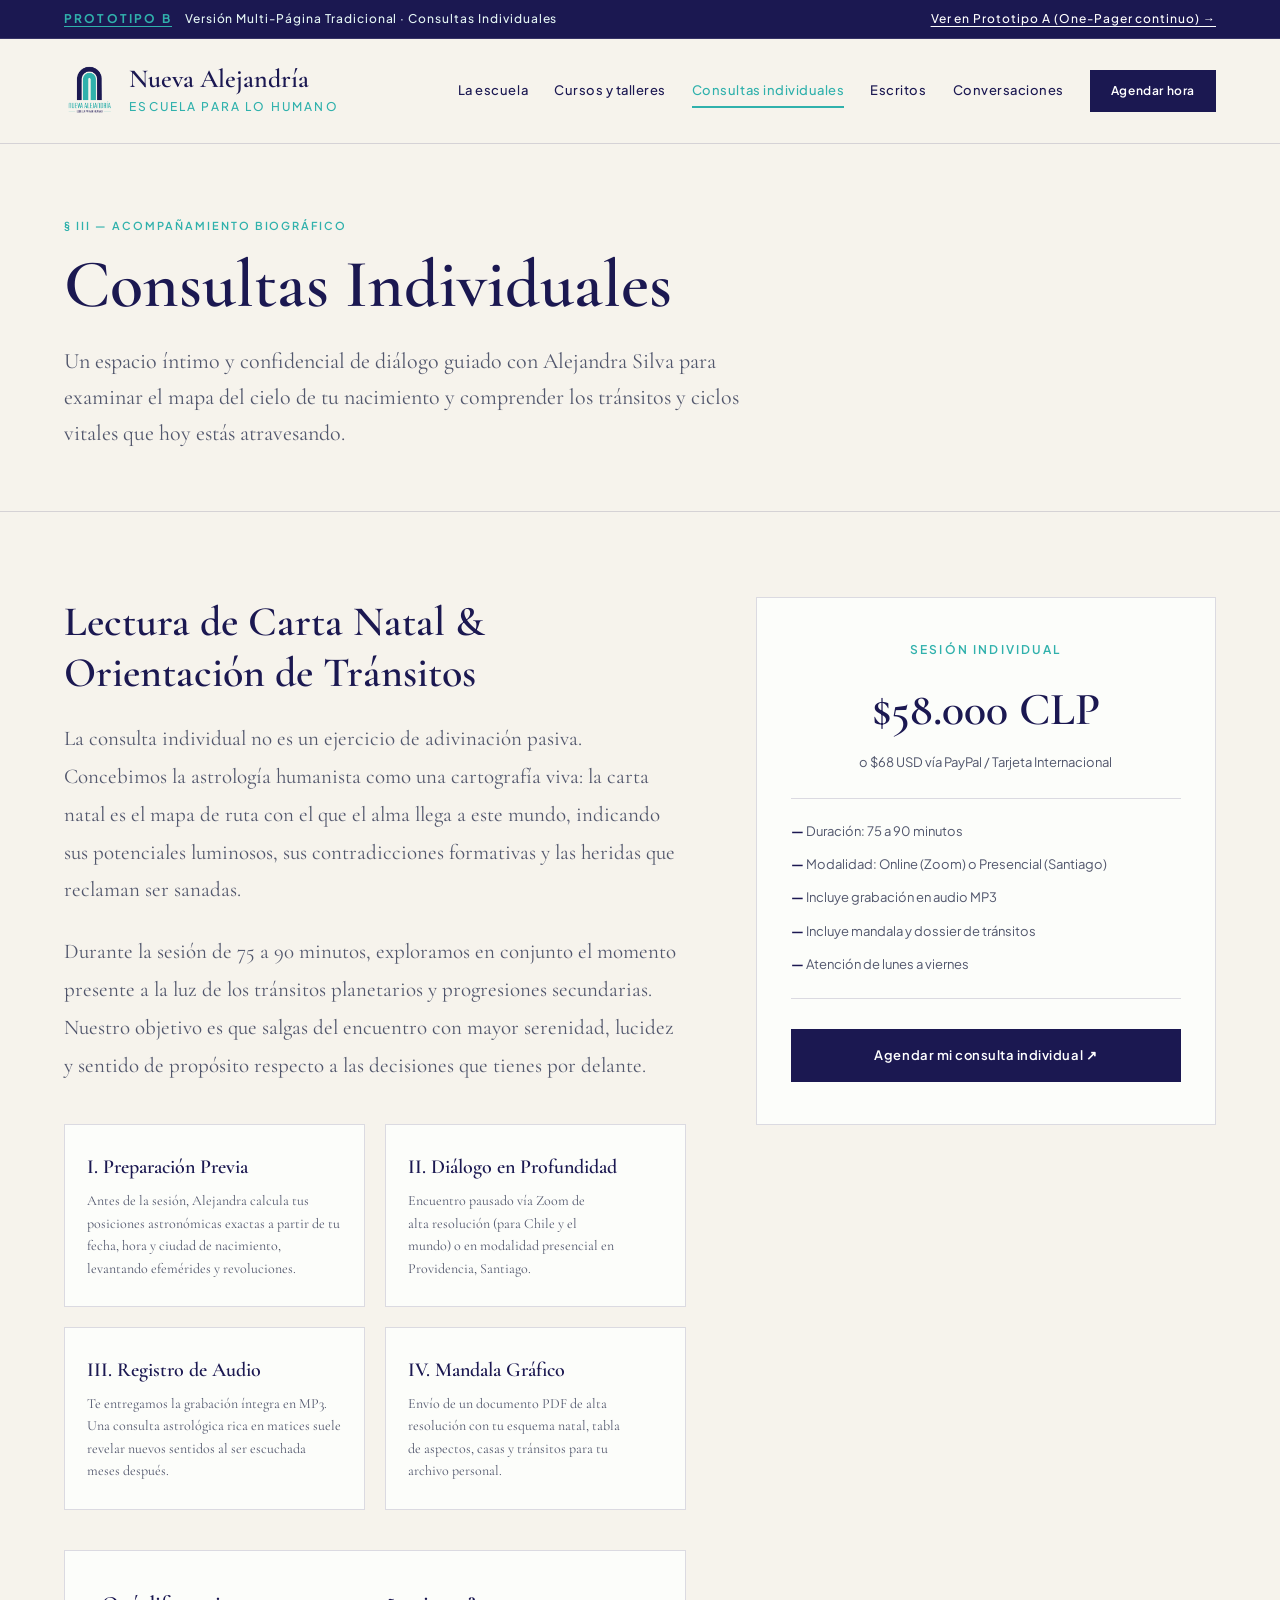
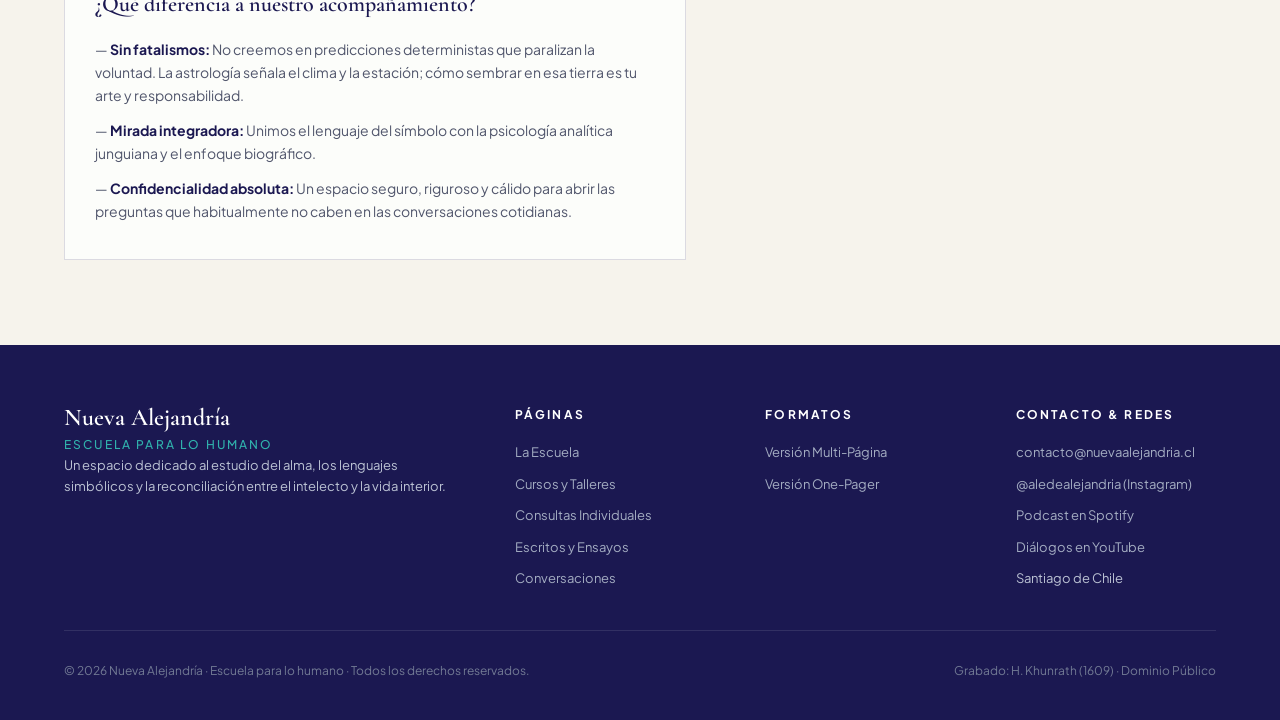
==== consultas.html @ 5a549491 "Nueva Alejandria: prototipos A y B con direccion de arte editorial" ====
<!doctype html>
<html lang="es">
<head>
  <meta charset="UTF-8">
  <meta name="viewport" content="width=device-width, initial-scale=1">
  <title>Consultas Individuales · Nueva Alejandría</title>
  <meta name="description" content="Acompañamiento biográfico y lectura de carta natal con Alejandra Silva. Sesiones presenciales y online.">
  
  <link rel="stylesheet" href="./assets/fonts.css">
  <link rel="preconnect" href="https://fonts.googleapis.com">
  <link rel="preconnect" href="https://fonts.gstatic.com" crossorigin>
  <link href="https://fonts.googleapis.com/css2?family=Cormorant+Garamond:ital,wght@0,400;0,500;0,600;0,700;1,400;1,500;1,600&family=Plus+Jakarta+Sans:wght@400;500;600;700&display=swap" rel="stylesheet">

  <style>
    :root {
      --paper: #fcfdfa;
      --paper-alt: #f5faf7;
      --paper-warm: #f6f3ec;
      --ink: #1B1851;
      --ink-soft: #2a2569;
      --teal: #30B1AC;
      --teal-hover: #26928e;
      --teal-soft: rgba(48, 177, 172, 0.12);
      --line: rgba(27, 24, 81, 0.15);
      --line-subtle: rgba(27, 24, 81, 0.08);
      --text-muted: #51566c;
      --text-light: #737890;
      --card-bg: transparent;
      --font-serif: "Cormorant Garamond", Garamond, Georgia, serif;
      --font-sans: "Plus Jakarta Sans", "Acumin Pro", -apple-system, BlinkMacSystemFont, "Segoe UI", Roboto, sans-serif;
    }

    * { box-sizing: border-box; margin: 0; padding: 0; }
    html { scroll-behavior: smooth; }
    body {
      background: var(--paper-warm);
      color: var(--ink);
      font: 16px/1.65 var(--font-sans);
      -webkit-font-smoothing: antialiased;
      font-feature-settings: "kern" 1, "liga" 1, "onum" 1;
      text-rendering: optimizeLegibility;
      overflow-x: hidden;
    }

    a { color: inherit; text-decoration: none; }
    button { font: inherit; cursor: pointer; border: none; background: none; }

    .prototype-bar {
      background: var(--ink);
      color: #e4f5f4;
      font-size: 12px;
      font-weight: 500;
      letter-spacing: .08em;
      padding: 9px 5%;
      display: flex;
      justify-content: space-between;
      align-items: center;
      flex-wrap: wrap;
      gap: 10px;
      border-bottom: 1px solid rgba(255, 255, 255, 0.12);
      z-index: 40;
    }
    .prototype-bar .badge {
      background: transparent;
      color: var(--teal);
      padding: 0;
      border-radius: 0;
      font-weight: 700;
      margin-right: 10px;
      text-transform: uppercase;
      font-size: 12px;
      letter-spacing: .18em;
      border-bottom: 1px solid var(--teal);
    }
    .prototype-bar a { color: #ffffff; text-decoration: underline; text-underline-offset: 3px; transition: color 160ms var(--ease-out); }
    @media (hover: hover) and (pointer: fine) {
      .prototype-bar a:hover { color: var(--teal); }
    }

    header {
      height: 105px;
      padding: 0 5%;
      display: flex;
      align-items: center;
      justify-content: space-between;
      gap: 20px;
      border-bottom: 1px solid var(--line);
      background: rgba(246, 243, 236, 0.95);
      backdrop-filter: blur(10px);
      position: sticky;
      top: 0;
      z-index: 30;
    }
    .brand { display: flex; align-items: center; gap: 14px; color: var(--ink); }
    .brand-logo { height: 54px; width: auto; display: block; object-fit: contain; }
    .brand-text { display: flex; flex-direction: column; justify-content: center; }
    .brand-title { font-family: var(--font-serif); font-size: 26px; font-weight: 600; line-height: 1.1; color: var(--ink); }
    .brand-subtitle { font-family: var(--font-sans); font-size: 12px; font-weight: 500; letter-spacing: .18em; text-transform: uppercase; color: var(--teal); margin-top: 3px; }

    nav { display: flex; gap: 26px; align-items: center; font-size: 13px; font-weight: 500; letter-spacing: .04em; }
    nav a { transition: color 160ms var(--ease-out); position: relative; }
    nav a.active { color: var(--teal); }
    @media (hover: hover) and (pointer: fine) {
      nav a:hover { color: var(--teal); }
    }
    nav a.active::after {
      content: '';
      position: absolute;
      bottom: -6px;
      left: 0;
      right: 0;
      height: 1.5px;
      background: var(--teal);
    }
    .nav-cta {
      background: var(--ink);
      color: #fff !important;
      padding: 10px 20px;
      border: 1px solid var(--ink);
      font-weight: 600;
      font-size: 12px;
      letter-spacing: .05em;
      transition: background-color 160ms var(--ease-out), border-color 160ms var(--ease-out), color 160ms var(--ease-out) !important;
    }
    @media (hover: hover) and (pointer: fine) {
      .nav-cta:hover {
      background: var(--teal) !important;
      border-color: var(--teal) !important;
      color: #fff !important;
    }
    }

    .menu-toggle {
      display: none;
      flex-direction: column;
      justify-content: center;
      gap: 5px;
      width: 40px;
      height: 40px;
      padding: 6px;
      cursor: pointer;
    }
    .menu-toggle span { display: block; width: 22px; height: 2px; background: var(--ink); }

    /* Page Banner */
    .page-banner {
      background: var(--paper-warm);
      border-bottom: 1px solid var(--line);
      padding: 75px 5% 60px;
    }
    .banner-inner { max-width: 1300px; margin: auto; }
    .banner-eyebrow {
      font: 600 11px var(--font-sans);
      letter-spacing: .18em;
      text-transform: uppercase;
      color: var(--teal);
      display: block;
      margin-bottom: 16px;
    }
    .banner-title {
      font-family: var(--font-serif);
      font-size: clamp(40px, 5.5vw, 68px);
      line-height: 1.1;
      font-weight: 600;
      color: var(--ink);
      max-width: 860px;
    }
    .banner-lead {
      font-family: var(--font-serif);
      font-size: 22px;
      line-height: 1.65;
      color: var(--text-muted);
      max-width: 720px;
      margin-top: 20px;
    }

    /* Contenido Consulta */
    .section { max-width: 1300px; margin: auto; padding: 85px 5%; }
    .consult-layout {
      display: grid;
      grid-template-columns: 1.35fr 1fr;
      gap: 70px;
      align-items: start;
    }
    .consult-main h2 {
      font-family: var(--font-serif);
      font-size: clamp(30px, 3.5vw, 42px);
      font-weight: 600;
      line-height: 1.2;
      color: var(--ink);
      margin-bottom: 22px;
    }
    .consult-main p {
      font-family: var(--font-serif);
      font-size: 21px;
      line-height: 1.8;
      color: var(--text-muted);
      margin-bottom: 24px;
    }
    .consult-steps-grid {
      display: grid;
      grid-template-columns: 1fr 1fr;
      gap: 20px;
      margin: 40px 0;
    }
    .step-card {
      background: var(--paper);
      border: 1px solid var(--line);
      padding: 26px 22px;
    }
    .step-card h4 {
      font-family: var(--font-serif);
      font-size: 20px;
      font-weight: 600;
      color: var(--ink);
      margin-bottom: 6px;
    }
    .step-card p {
      font-size: 14px;
      line-height: 1.6;
      color: var(--text-muted);
      margin-bottom: 0 !important;
    }

    .diff-box {
      border: 1px solid var(--line);
      padding: 35px 30px;
      background: var(--paper);
      margin-top: 35px;
    }
    .diff-box h4 {
      font-family: var(--font-serif);
      font-size: 22px;
      font-weight: 600;
      color: var(--ink);
      margin-bottom: 16px;
    }
    .diff-box ul {
      list-style: none;
      display: flex;
      flex-direction: column;
      gap: 12px;
      font-size: 14px;
      color: var(--text-muted);
    }
    .diff-box ul li strong { color: var(--ink); }

    /* Tarjeta Lateral de Agendamiento */
    .booking-sidebar-card {
      background: var(--paper);
      border: 1px solid var(--line);
      padding: 42px 34px;
      position: sticky;
      top: 130px;
      text-align: center;
    }
    .booking-sidebar-card .tag {
      font-size: 12px;
      font-weight: 600;
      letter-spacing: .18em;
      text-transform: uppercase;
      color: var(--teal);
      margin-bottom: 12px;
      display: block;
    }
    .booking-sidebar-card .price {
      font-family: var(--font-serif);
      font-size: 46px;
      font-weight: 600;
      color: var(--ink);
      margin-bottom: 4px;
      font-variant-numeric: oldstyle-nums;
      font-feature-settings: "onum" 1;
    }
    .booking-sidebar-card .intl {
      font-size: 13px;
      color: var(--text-muted);
      margin-bottom: 24px;
    }
    .booking-sidebar-card ul {
      list-style: none;
      font-size: 13px;
      color: var(--text-muted);
      text-align: left;
      margin-bottom: 30px;
      display: flex;
      flex-direction: column;
      gap: 12px;
      border-top: 1px solid var(--line);
      border-bottom: 1px solid var(--line);
      padding: 22px 0;
    }
    .booking-sidebar-card ul li::before {
      content: '— ';
      color: var(--ink);
      font-weight: bold;
    }
    .btn-primary,
    .btn-reserve,
    .btn-book-action {
      display: inline-flex;
      align-items: center;
      justify-content: center;
      gap: 8px;
      width: 100%;
      background: var(--ink);
      color: #fff;
      padding: 15px;
      font-size: 13px;
      font-weight: 600;
      letter-spacing: .04em;
      text-align: center;
      border: 1px solid var(--ink);
      border-radius: 0;
      transition: background-color 160ms var(--ease-out), border-color 160ms var(--ease-out), color 160ms var(--ease-out);
      cursor: pointer;
      text-decoration: none;
    }
    .btn-primary:hover,
    .btn-reserve:hover,
    @media (hover: hover) and (pointer: fine) {
      .btn-book-action:hover {
      background: var(--teal);
      border-color: var(--teal);
      color: #fff;
    }
    }

    /* Modales */
    dialog {
      padding: 0;
      border: 1px solid var(--line);
      width: min(720px, 94vw);
      max-height: 90vh;
      background: var(--paper-warm);
      margin: auto;
      box-shadow: none;
      border-radius: 0;
    }
    dialog::backdrop { background: rgba(27, 24, 81, 0.7); backdrop-filter: blur(5px); }
    .modal-head {
      background: var(--paper-warm);
      padding: 20px 28px;
      border-bottom: 1px solid var(--line);
      display: flex;
      justify-content: space-between;
      align-items: center;
    }
    .modal-head h3 { font-family: var(--font-serif); font-size: 24px; font-weight: 600; color: var(--ink); }
    .modal-close-btn { font-size: 20px; line-height: 1; color: var(--text-muted); cursor: pointer; padding: 4px 8px; }
    .modal-content-area { padding: 35px 30px; overflow-y: auto; max-height: calc(90vh - 130px); background: var(--paper-warm); }
    .mockup-form { display: flex; flex-direction: column; gap: 18px; }
    .form-group { display: flex; flex-direction: column; gap: 6px; }
    .form-group label { font-size: 12px; font-weight: 600; color: var(--ink); }
    .form-group input, .form-group select, .form-group textarea {
      padding: 10px 14px;
      border: 1px solid var(--line);
      background: var(--paper);
      font: 14px var(--font-sans);
      color: var(--ink);
      border-radius: 0;
    }
    .form-row { display: grid; grid-template-columns: 1fr 1fr; gap: 16px; }
    .form-summary { background: var(--paper); border: 1px solid var(--line); padding: 18px; border-radius: 0; font-size: 13px; color: var(--text-muted); }
    .form-summary strong { color: var(--ink); display: block; margin-bottom: 4px; font-size: 15px; font-family: var(--font-serif); }
    .mockup-notice {
      font-size: 12px;
      font-family: var(--font-serif);
      font-style: italic;
      color: var(--text-muted);
      border-top: 1px solid var(--line);
      border-bottom: 1px solid var(--line);
      padding: 8px 0;
      background: transparent;
    }
    .btn-submit-form {
      background: var(--ink);
      color: #fff;
      padding: 14px;
      font-size: 13px;
      font-weight: 600;
      letter-spacing: .04em;
      border: 1px solid var(--ink);
      border-radius: 0;
      cursor: pointer;
      margin-top: 10px;
      transition: background-color 160ms var(--ease-out), border-color 160ms var(--ease-out), color 160ms var(--ease-out);
    }
    @media (hover: hover) and (pointer: fine) {
      .btn-submit-form:hover { background: var(--teal); border-color: var(--teal); }
    }
    .confirmation-state { display: none; text-align: center; padding: 35px 20px; }
    .confirmation-icon {
      font-size: 32px;
      color: var(--teal);
      margin: 0 auto 16px;
      line-height: 1;
    }
    .confirmation-state h4 { font-family: var(--font-serif); font-size: 28px; font-weight: 600; color: var(--ink); margin-bottom: 12px; }
    .confirmation-state p { font-size: 15px; line-height: 1.6; color: var(--text-muted); max-width: 460px; margin: 0 auto 25px; }

    /* Footer */
    footer { background: var(--ink); color: #bcc3d4; padding: 60px 5% 40px; font-size: 13px; }
    .footer-inner { max-width: 1300px; margin: auto; display: grid; grid-template-columns: 2fr 1fr 1fr 1fr; gap: 50px; border-bottom: 1px solid rgba(255, 255, 255, 0.1); padding-bottom: 40px; margin-bottom: 30px; }
    .footer-brand .brand-title { color: #ffffff; font-size: 24px; }
    .footer-brand .brand-subtitle { color: var(--teal); margin-top: 4px; }
    .footer-col h5 { font-size: 12px; font-weight: 700; letter-spacing: .18em; text-transform: uppercase; color: #ffffff; margin-bottom: 18px; }
    .footer-col ul { list-style: none; display: flex; flex-direction: column; gap: 10px; }
    .footer-col a { color: #a4adc2; }
    @media (hover: hover) and (pointer: fine) {
      .footer-col a:hover { color: var(--teal); }
    }
    .footer-bottom { max-width: 1300px; margin: auto; display: flex; justify-content: space-between; font-size: 12px; color: #727a94; }

    @media (max-width: 900px) {
      header { height: 80px; }
      .menu-toggle { display: flex; }
      nav { display: none; position: absolute; top: 80px; left: 0; right: 0; background: rgba(252, 253, 250, 0.98); backdrop-filter: blur(12px); flex-direction: column; padding: 24px 8%; gap: 18px; border-bottom: 1px solid var(--line); }
      nav.nav-open { display: flex; }
      .consult-layout { grid-template-columns: 1fr; gap: 40px; }
      .booking-sidebar-card { position: static; }
      .consult-steps-grid { grid-template-columns: 1fr; }
      .footer-inner { grid-template-columns: 1fr; gap: 30px; }
      .footer-bottom { flex-direction: column; gap: 10px; }
      .form-row { grid-template-columns: 1fr; }
      .prototype-bar { flex-direction: column; align-items: flex-start; font-size: 12px; }
    }
  
    /* ===== Pulido de movimiento y accesibilidad ===== */
    :root { --ease-out: cubic-bezier(0.23, 1, 0.32, 1); }
    h1, h2, h3 { text-wrap: balance; }
    p, blockquote, .essay-excerpt { text-wrap: pretty; }
    h1, h2, h3, .brand-title { font-optical-sizing: auto; }

    /* Foco de teclado visible en todas las páginas */
    :focus-visible { outline: 2px solid var(--ink); outline-offset: 3px; }
    footer :focus-visible, .prototype-bar :focus-visible { outline-color: #ffffff; }
    button:focus-visible, a:focus-visible, input:focus-visible, select:focus-visible, textarea:focus-visible {
      outline: 2px solid var(--ink); outline-offset: 3px;
    }
    footer a:focus-visible, .prototype-bar a:focus-visible { outline-color: #ffffff; }

    /* Respuesta al presionar */
    .btn-primary, .nav-cta, .btn-reserve, .btn-reserve-action, .btn-book-action, .btn-book-now,
    .btn-submit-form, .btn-close-folio, .btn-secondary, .media-btn {
      transition-property: background-color, border-color, color, transform;
      transition-duration: 160ms;
      transition-timing-function: var(--ease-out);
    }
    .btn-primary:active, .nav-cta:active, .btn-reserve:active, .btn-reserve-action:active,
    .btn-book-action:active, .btn-book-now:active, .btn-submit-form:active,
    .btn-close-folio:active, .btn-secondary:active, .media-btn:active {
      transform: scale(0.97);
      transition-duration: 100ms;
    }

    /* Entrada y salida de modales (entra 220ms, sale 160ms) */
    dialog {
      opacity: 0;
      transform: scale(0.97);
      transition: opacity 160ms var(--ease-out), transform 160ms var(--ease-out),
                  overlay 160ms allow-discrete, display 160ms allow-discrete;
    }
    dialog[open] {
      opacity: 1;
      transform: none;
      transition-duration: 220ms;
    }
    @starting-style { dialog[open] { opacity: 0; transform: scale(0.97); } }
    dialog::backdrop {
      opacity: 0;
      transition: opacity 160ms var(--ease-out), overlay 160ms allow-discrete, display 160ms allow-discrete;
    }
    dialog[open]::backdrop { opacity: 1; transition-duration: 220ms; }
    @starting-style { dialog[open]::backdrop { opacity: 0; } }

    /* Movimiento reducido: sin desplazamiento ni escala, se conservan opacidad y color */
    @media (prefers-reduced-motion: reduce) {
      html { scroll-behavior: auto; }
      dialog, dialog[open] { transform: none; }
      .btn-primary:active, .nav-cta:active, .btn-reserve:active, .btn-reserve-action:active,
      .btn-book-action:active, .btn-book-now:active, .btn-submit-form:active,
      .btn-close-folio:active, .btn-secondary:active, .media-btn:active { transform: none; }
    }
  </style>
</head>
<body>

  <aside class="prototype-bar" aria-label="Selector de versión">
    <div>
      <span class="badge">Prototipo B</span>
      <span>Versión Multi-Página Tradicional · Consultas Individuales</span>
    </div>
    <div>
      <a href="./nueva_alejandría.html#consultas">Ver en Prototipo A (One-Pager continuo) →</a>
    </div>
  </aside>

  <header>
    <a class="brand" href="./index.html">
      <img src="./assets/logo.png" alt="Logo de Nueva Alejandría" class="brand-logo">
      <div class="brand-text">
        <span class="brand-title">Nueva Alejandría</span>
        <span class="brand-subtitle">Escuela para lo humano</span>
      </div>
    </a>
    
    <button class="menu-toggle" id="menu-toggle" aria-label="Abrir menú" aria-expanded="false">
      <span></span><span></span><span></span>
    </button>

    <nav id="main-nav">
      <a href="./escuela.html">La escuela</a>
      <a href="./cursos.html">Cursos y talleres</a>
      <a href="./consultas.html" class="active">Consultas individuales</a>
      <a href="./escritos.html">Escritos</a>
      <a href="./conversaciones.html">Conversaciones</a>
      <a href="./consultas.html" class="nav-cta">Agendar hora</a>
    </nav>
  </header>

  <main>
    <section class="page-banner">
      <div class="banner-inner">
        <div class="banner-eyebrow">§ III — Acompañamiento Biográfico</div>
        <h1 class="banner-title">Consultas Individuales</h1>
        <p class="banner-lead">Un espacio íntimo y confidencial de diálogo guiado con Alejandra Silva para examinar el mapa del cielo de tu nacimiento y comprender los tránsitos y ciclos vitales que hoy estás atravesando.</p>
      </div>
    </section>

    <section class="section">
      <div class="consult-layout">
        <div class="consult-main">
          <h2>Lectura de Carta Natal & Orientación de Tránsitos</h2>
          <p>La consulta individual no es un ejercicio de adivinación pasiva. Concebimos la astrología humanista como una cartografía viva: la carta natal es el mapa de ruta con el que el alma llega a este mundo, indicando sus potenciales luminosos, sus contradicciones formativas y las heridas que reclaman ser sanadas.</p>
          <p>Durante la sesión de 75 a 90 minutos, exploramos en conjunto el momento presente a la luz de los tránsitos planetarios y progresiones secundarias. Nuestro objetivo es que salgas del encuentro con mayor serenidad, lucidez y sentido de propósito respecto a las decisiones que tienes por delante.</p>

          <div class="consult-steps-grid">
            <div class="step-card">
              <h4>I. Preparación Previa</h4>
              <p>Antes de la sesión, Alejandra calcula tus posiciones astronómicas exactas a partir de tu fecha, hora y ciudad de nacimiento, levantando efemérides y revoluciones.</p>
            </div>
            <div class="step-card">
              <h4>II. Diálogo en Profundidad</h4>
              <p>Encuentro pausado vía Zoom de alta resolución (para Chile y el mundo) o en modalidad presencial en Providencia, Santiago.</p>
            </div>
            <div class="step-card">
              <h4>III. Registro de Audio</h4>
              <p>Te entregamos la grabación íntegra en MP3. Una consulta astrológica rica en matices suele revelar nuevos sentidos al ser escuchada meses después.</p>
            </div>
            <div class="step-card">
              <h4>IV. Mandala Gráfico</h4>
              <p>Envío de un documento PDF de alta resolución con tu esquema natal, tabla de aspectos, casas y tránsitos para tu archivo personal.</p>
            </div>
          </div>

          <div class="diff-box">
            <h4>¿Qué diferencia a nuestro acompañamiento?</h4>
            <ul>
              <li>— <strong>Sin fatalismos:</strong> No creemos en predicciones deterministas que paralizan la voluntad. La astrología señala el clima y la estación; cómo sembrar en esa tierra es tu arte y responsabilidad.</li>
              <li>— <strong>Mirada integradora:</strong> Unimos el lenguaje del símbolo con la psicología analítica junguiana y el enfoque biográfico.</li>
              <li>— <strong>Confidencialidad absoluta:</strong> Un espacio seguro, riguroso y cálido para abrir las preguntas que habitualmente no caben en las conversaciones cotidianas.</li>
            </ul>
          </div>
        </div>

        <!-- Columna de Reserva -->
        <aside class="booking-sidebar-card">
          <span class="tag">Sesión Individual</span>
          <div class="price">$58.000 CLP</div>
          <div class="intl">o $68 USD vía PayPal / Tarjeta Internacional</div>
          <ul>
            <li>Duración: 75 a 90 minutos</li>
            <li>Modalidad: Online (Zoom) o Presencial (Santiago)</li>
            <li>Incluye grabación en audio MP3</li>
            <li>Incluye mandala y dossier de tránsitos</li>
            <li>Atención de lunes a viernes</li>
          </ul>
          <button class="btn-book-action" id="btn-open-booking">Agendar mi consulta individual ↗</button>
        </aside>
      </div>
    </section>
  </main>

  <!-- MODAL DE AGENDAMIENTO -->
  <dialog id="modal-booking">
    <div class="modal-head">
      <h3>Agendar Consulta Individual</h3>
      <button class="modal-close-btn" id="close-booking" aria-label="Cerrar modal">×</button>
    </div>
    <div class="modal-content-area">
      <div id="booking-form-step">
        <form class="mockup-form" id="consultation-booking-form">
          <div class="form-summary">
            <strong>Lectura de Carta Natal & Acompañamiento Biográfico</strong>
            <span style="font-size: 12px;">Sesión de 75 a 90 min con Alejandra Silva · $58.000 CLP / $68 USD</span>
          </div>

          <div class="mockup-notice">
            <span><strong>Demostración interactiva:</strong> Simula el formulario de agendamiento y captura de coordenadas natales.</span>
          </div>

          <div class="form-row">
            <div class="form-group">
              <label for="book-name">Nombre y apellido</label>
              <input type="text" id="book-name" required placeholder="Tu nombre">
            </div>
            <div class="form-group">
              <label for="book-email">Correo electrónico</label>
              <input type="email" id="book-email" required placeholder="tu@email.com">
            </div>
          </div>

          <div class="form-row">
            <div class="form-group">
              <label for="book-modality">Modalidad preferida</label>
              <select id="book-modality">
                <option value="online">Online vía Zoom (Grabación en alta definición)</option>
                <option value="presencial">Presencial (Providencia, Santiago de Chile)</option>
              </select>
            </div>
            <div class="form-group">
              <label for="book-slot">Horario simulado disponible</label>
              <select id="book-slot">
                <option>Martes 14 de Abril · 10:30 hrs</option>
                <option>Martes 14 de Abril · 16:00 hrs</option>
                <option>Jueves 16 de Abril · 11:30 hrs</option>
                <option>Viernes 17 de Abril · 17:00 hrs</option>
              </select>
            </div>
          </div>

          <div style="border-top: 1px solid var(--line); padding-top: 14px; margin-top: 6px;">
            <div style="font-size: 12px; font-weight: 700; text-transform: uppercase; letter-spacing: .18em; color: var(--teal); margin-bottom: 10px;">Datos natales para la carta:</div>
            <div class="form-row">
              <div class="form-group">
                <label for="book-birthdate">Fecha de nacimiento</label>
                <input type="date" id="book-birthdate" required>
              </div>
              <div class="form-group">
                <label for="book-birthtime">Hora exacta (del certificado)</label>
                <input type="time" id="book-birthtime" required>
              </div>
            </div>
            <div class="form-group" style="margin-top: 10px;">
              <label for="book-birthplace">Ciudad y país de nacimiento</label>
              <input type="text" id="book-birthplace" required placeholder="Ej: Concepción, Chile">
            </div>
          </div>

          <button type="submit" class="btn-submit-form">Confirmar agendamiento de sesión →</button>
        </form>
      </div>

      <div class="confirmation-state" id="booking-confirmation">
        <div class="confirmation-icon">❦</div>
        <h4>¡Consulta agendada con éxito!</h4>
        <p>Tu sesión ha sido pre-registrada. Alejandra Silva revisará tus datos natales para preparar el mapa de tránsitos antes del encuentro.</p>
        <button class="btn-primary" id="btn-finish-booking" style="margin: auto; width: auto; padding: 12px 28px;">Cerrar y continuar</button>
      </div>
    </div>
  </dialog>

  <footer>
    <div class="footer-inner">
      <div class="footer-brand">
        <div class="brand-title">Nueva Alejandría</div>
        <div class="brand-subtitle">Escuela para lo humano</div>
        <p>Un espacio dedicado al estudio del alma, los lenguajes simbólicos y la reconciliación entre el intelecto y la vida interior.</p>
      </div>
      <div class="footer-col">
        <h5>Páginas</h5>
        <ul>
          <li><a href="./escuela.html">La Escuela</a></li>
          <li><a href="./cursos.html">Cursos y Talleres</a></li>
          <li><a href="./consultas.html">Consultas Individuales</a></li>
          <li><a href="./escritos.html">Escritos y Ensayos</a></li>
          <li><a href="./conversaciones.html">Conversaciones</a></li>
        </ul>
      </div>
      <div class="footer-col">
        <h5>Formatos</h5>
        <ul>
          <li><a href="./index.html">Versión Multi-Página</a></li>
          <li><a href="./nueva_alejandría.html">Versión One-Pager</a></li>
        </ul>
      </div>
      <div class="footer-col">
        <h5>Contacto & Redes</h5>
        <ul>
          <li><a href="mailto:contacto@nuevaalejandria.cl">contacto@nuevaalejandria.cl</a></li>
          <li><a href="https://www.instagram.com/aledealejandria/" target="_blank" rel="noopener noreferrer">@aledealejandria (Instagram)</a></li>
          <li><a href="https://open.spotify.com/episode/7EirnCvvLCarYNSZN8FS6R" target="_blank" rel="noopener noreferrer">Podcast en Spotify</a></li>
          <li><a href="https://www.youtube.com/watch?v=FjXZBH9Mf_I" target="_blank" rel="noopener noreferrer">Diálogos en YouTube</a></li>
          <li>Santiago de Chile</li>
        </ul>
      </div>
    </div>
    <div class="footer-bottom">
      <span>© 2026 Nueva Alejandría · Escuela para lo humano · Todos los derechos reservados.</span>
      <span>Grabado: H. Khunrath (1609) · Dominio Público</span>
    </div>
  </footer>

  <script>
    const menuToggle = document.querySelector('#menu-toggle');
    const mainNav = document.querySelector('#main-nav');
    if (menuToggle && mainNav) {
      menuToggle.onclick = () => {
        const isOpen = mainNav.classList.toggle('nav-open');
        menuToggle.setAttribute('aria-expanded', String(isOpen));
      };
    }

    const modalBooking = document.querySelector('#modal-booking');
    const btnOpenBooking = document.querySelector('#btn-open-booking');
    const closeBookingBtn = document.querySelector('#close-booking');
    const bookingForm = document.querySelector('#consultation-booking-form');
    const bookingFormStep = document.querySelector('#booking-form-step');
    const bookingConfirmation = document.querySelector('#booking-confirmation');
    const btnFinishBooking = document.querySelector('#btn-finish-booking');

    if (btnOpenBooking) {
      btnOpenBooking.onclick = () => {
        bookingFormStep.style.display = 'block';
        bookingConfirmation.style.display = 'none';
        modalBooking.showModal();
      };
    }
    if (closeBookingBtn) closeBookingBtn.onclick = () => modalBooking.close();
    if (btnFinishBooking) btnFinishBooking.onclick = () => modalBooking.close();

    if (bookingForm) {
      bookingForm.onsubmit = (e) => {
        e.preventDefault();
        bookingFormStep.style.display = 'none';
        bookingConfirmation.style.display = 'block';
      };
    }
    if (modalBooking) {
      modalBooking.addEventListener('click', (e) => { if (e.target === modalBooking) modalBooking.close(); });
    }
  </script>
</body>
</html>
---- assets/fonts.css ----
/* Fuentes locales para Nueva Alejandría */

@font-face {
  font-family: 'Cormorant Garamond';
  font-style: italic;
  font-weight: 400;
  font-display: swap;
  src: url('./fonts/Cormorant_Garamond-400-italic.woff2') format('woff2');
}

@font-face {
  font-family: 'Cormorant Garamond';
  font-style: italic;
  font-weight: 500;
  font-display: swap;
  src: url('./fonts/Cormorant_Garamond-500-italic.woff2') format('woff2');
}

@font-face {
  font-family: 'Cormorant Garamond';
  font-style: italic;
  font-weight: 600;
  font-display: swap;
  src: url('./fonts/Cormorant_Garamond-600-italic.woff2') format('woff2');
}

@font-face {
  font-family: 'Cormorant Garamond';
  font-style: normal;
  font-weight: 400;
  font-display: swap;
  src: url('./fonts/Cormorant_Garamond-400-normal.woff2') format('woff2');
}

@font-face {
  font-family: 'Cormorant Garamond';
  font-style: normal;
  font-weight: 500;
  font-display: swap;
  src: url('./fonts/Cormorant_Garamond-500-normal.woff2') format('woff2');
}

@font-face {
  font-family: 'Cormorant Garamond';
  font-style: normal;
  font-weight: 600;
  font-display: swap;
  src: url('./fonts/Cormorant_Garamond-600-normal.woff2') format('woff2');
}

@font-face {
  font-family: 'Cormorant Garamond';
  font-style: normal;
  font-weight: 700;
  font-display: swap;
  src: url('./fonts/Cormorant_Garamond-700-normal.woff2') format('woff2');
}

@font-face {
  font-family: 'Plus Jakarta Sans';
  font-style: normal;
  font-weight: 400;
  font-display: swap;
  src: url('./fonts/Plus_Jakarta_Sans-400-normal.woff2') format('woff2');
}

@font-face {
  font-family: 'Plus Jakarta Sans';
  font-style: normal;
  font-weight: 500;
  font-display: swap;
  src: url('./fonts/Plus_Jakarta_Sans-500-normal.woff2') format('woff2');
}

@font-face {
  font-family: 'Plus Jakarta Sans';
  font-style: normal;
  font-weight: 600;
  font-display: swap;
  src: url('./fonts/Plus_Jakarta_Sans-600-normal.woff2') format('woff2');
}

@font-face {
  font-family: 'Plus Jakarta Sans';
  font-style: normal;
  font-weight: 700;
  font-display: swap;
  src: url('./fonts/Plus_Jakarta_Sans-700-normal.woff2') format('woff2');
}
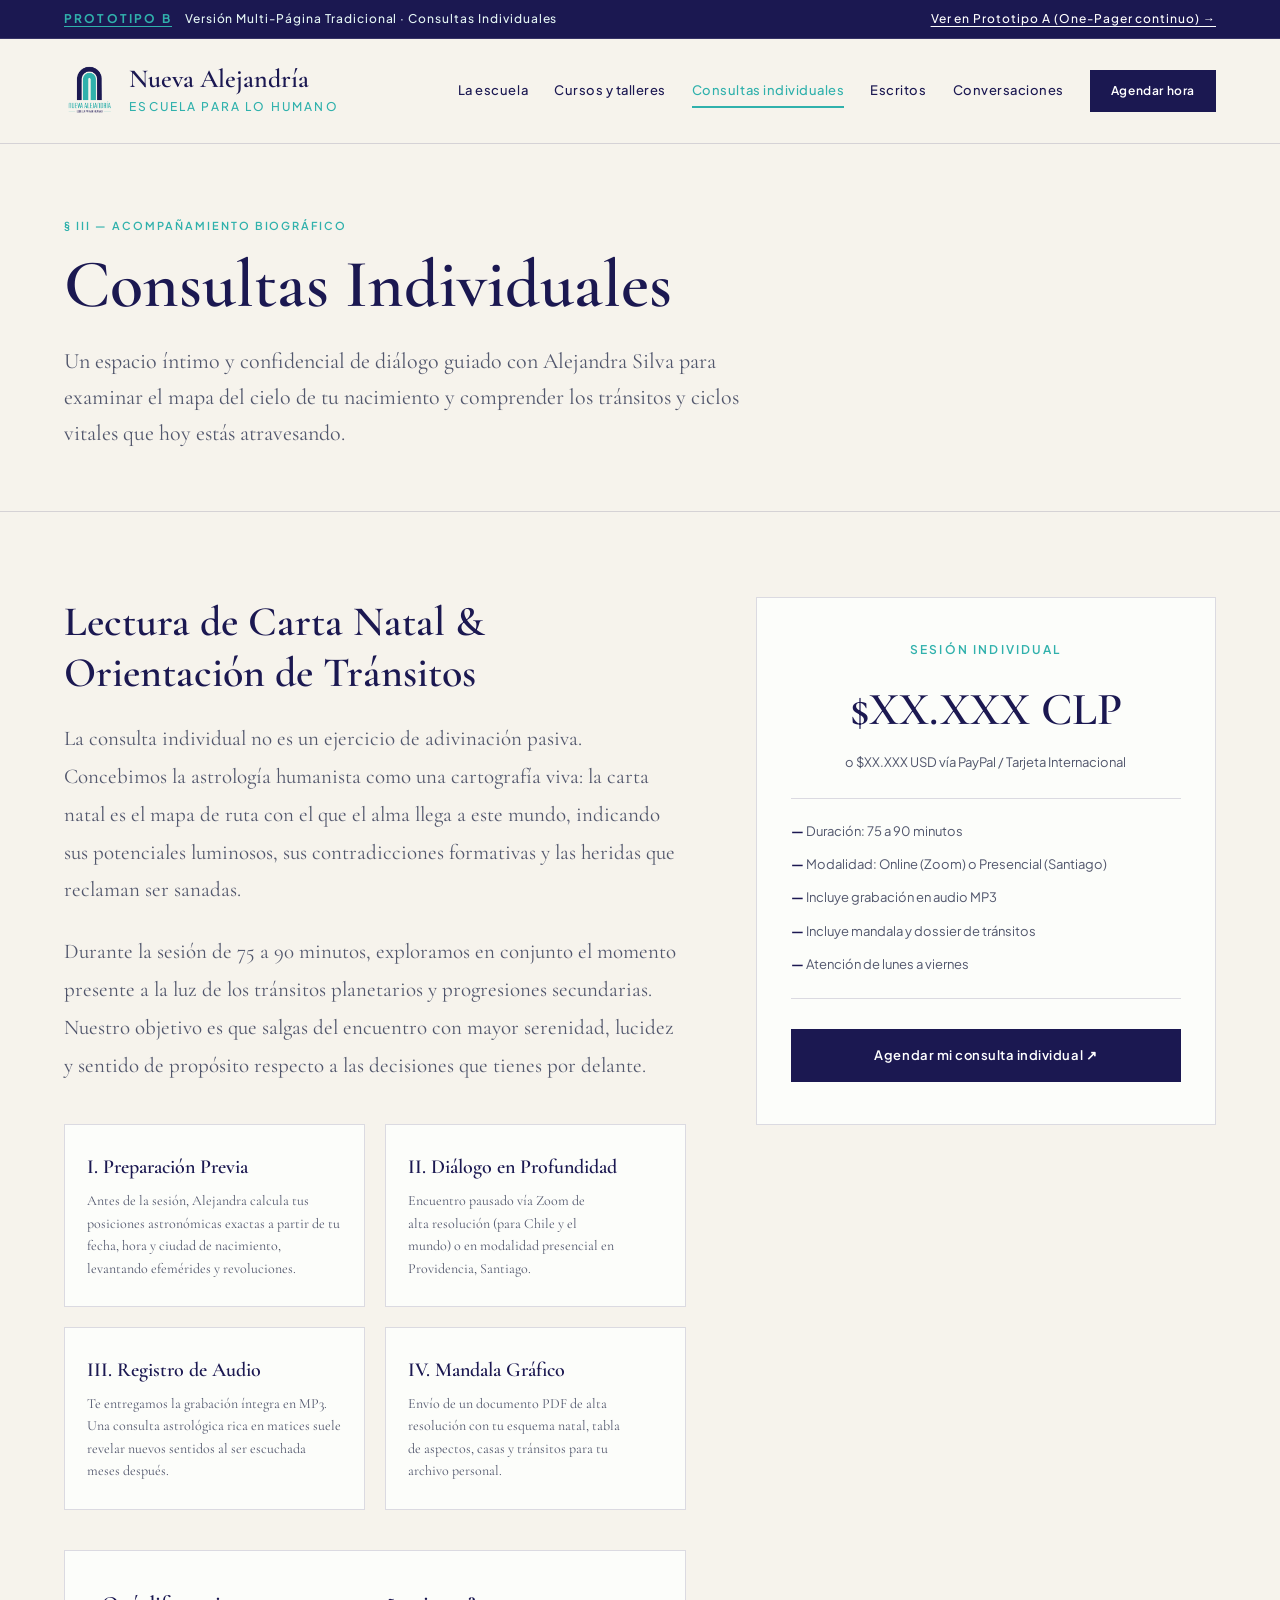
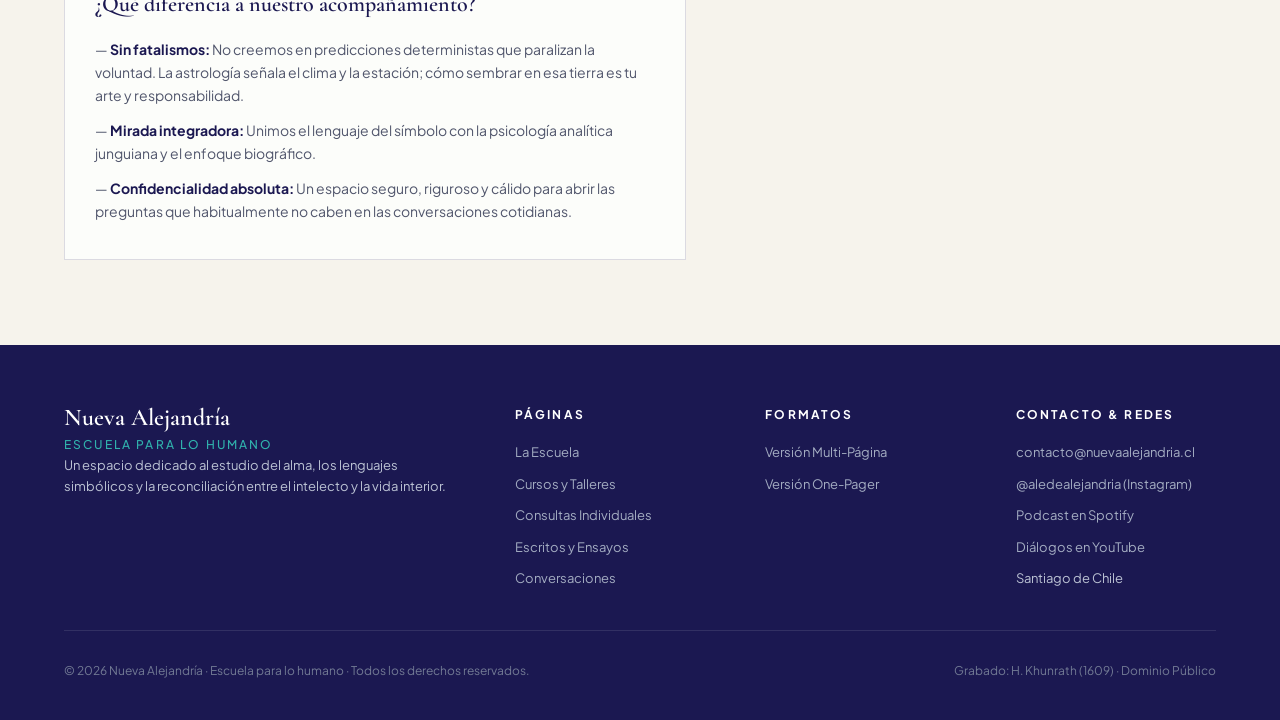
==== commit 90629e21: "fix(ui): unificar header y navegacion, optimizar preview de YouTube y anonimizar valores monetarios " ====
--- a/consultas.html
+++ b/consultas.html
@@ -567,8 +567,8 @@
         <!-- Columna de Reserva -->
         <aside class="booking-sidebar-card">
           <span class="tag">Sesión Individual</span>
-          <div class="price">$58.000 CLP</div>
-          <div class="intl">o $68 USD vía PayPal / Tarjeta Internacional</div>
+          <div class="price">$XX.XXX CLP</div>
+          <div class="intl">o $XX.XXX USD vía PayPal / Tarjeta Internacional</div>
           <ul>
             <li>Duración: 75 a 90 minutos</li>
             <li>Modalidad: Online (Zoom) o Presencial (Santiago)</li>
@@ -593,7 +593,7 @@
         <form class="mockup-form" id="consultation-booking-form">
           <div class="form-summary">
             <strong>Lectura de Carta Natal & Acompañamiento Biográfico</strong>
-            <span style="font-size: 12px;">Sesión de 75 a 90 min con Alejandra Silva · $58.000 CLP / $68 USD</span>
+            <span style="font-size: 12px;">Sesión de 75 a 90 min con Alejandra Silva · $XX.XXX CLP / $XX.XXX USD</span>
           </div>
 
           <div class="mockup-notice">
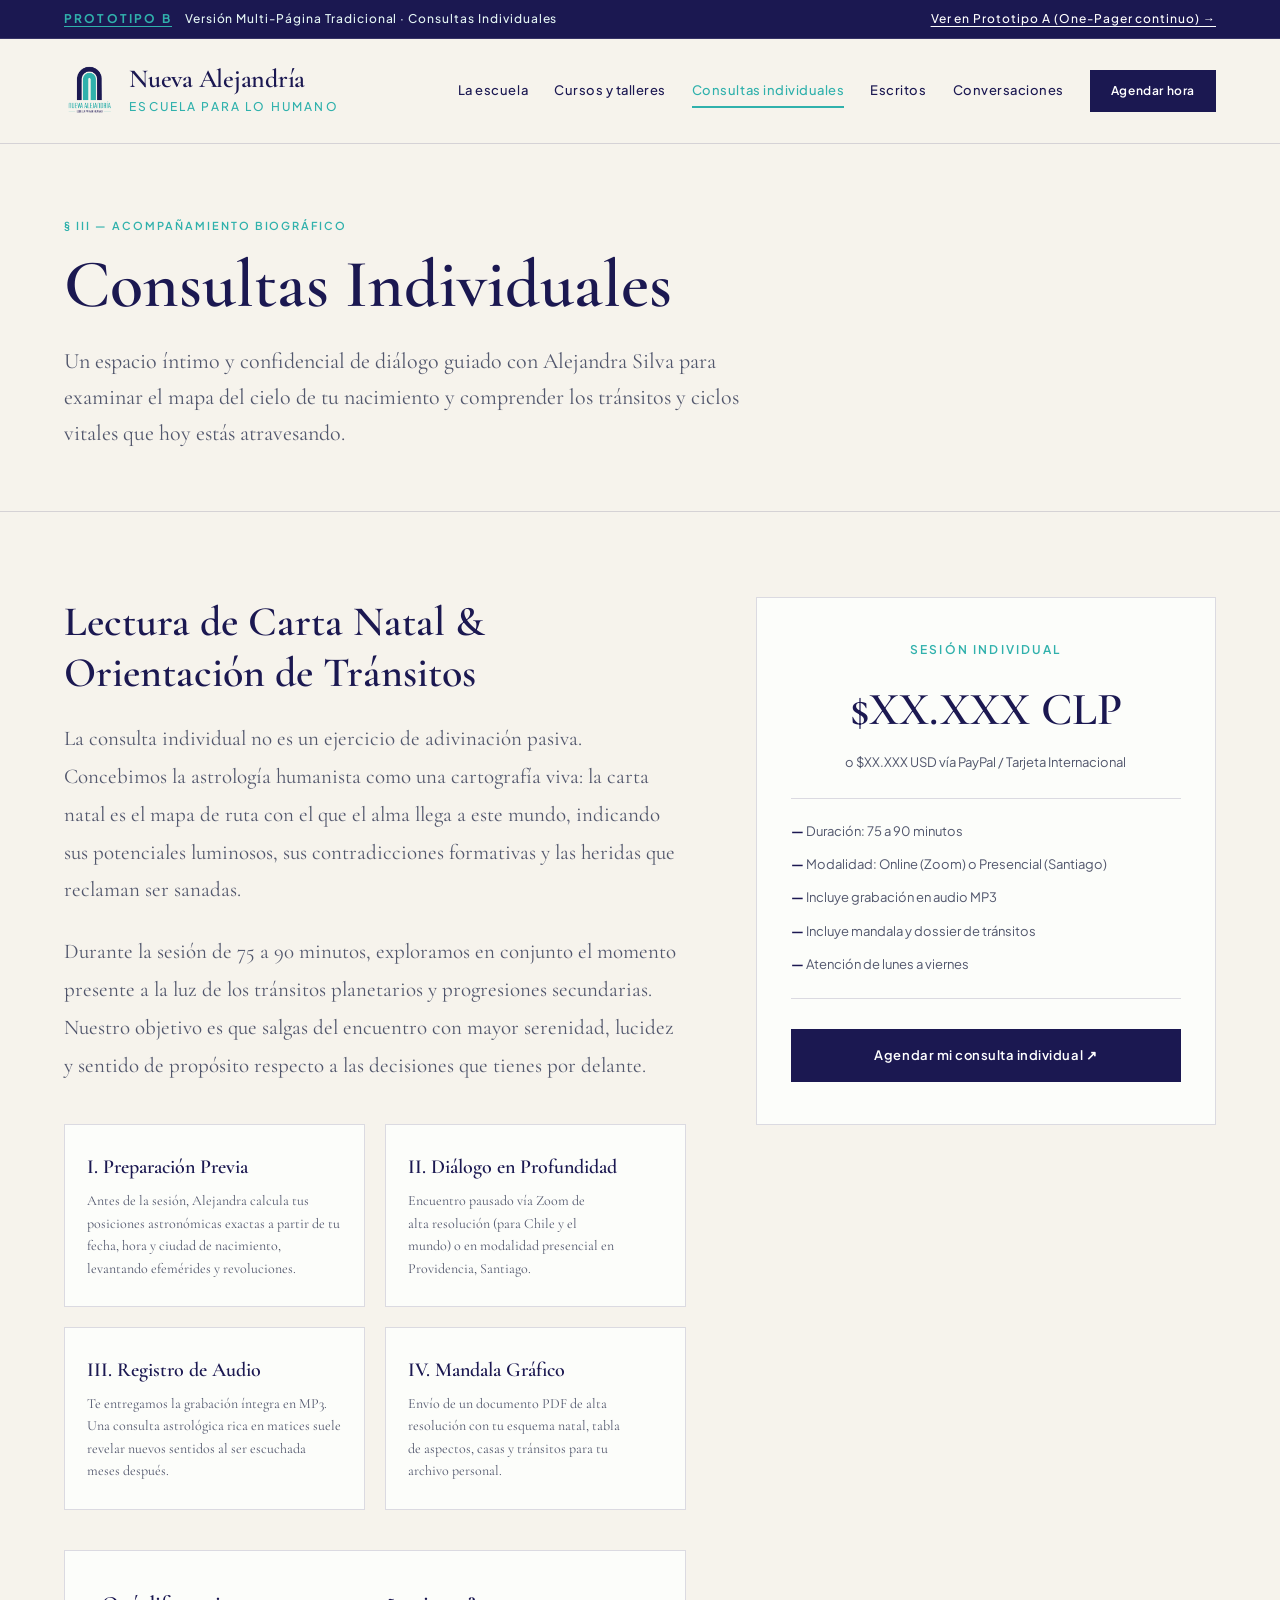
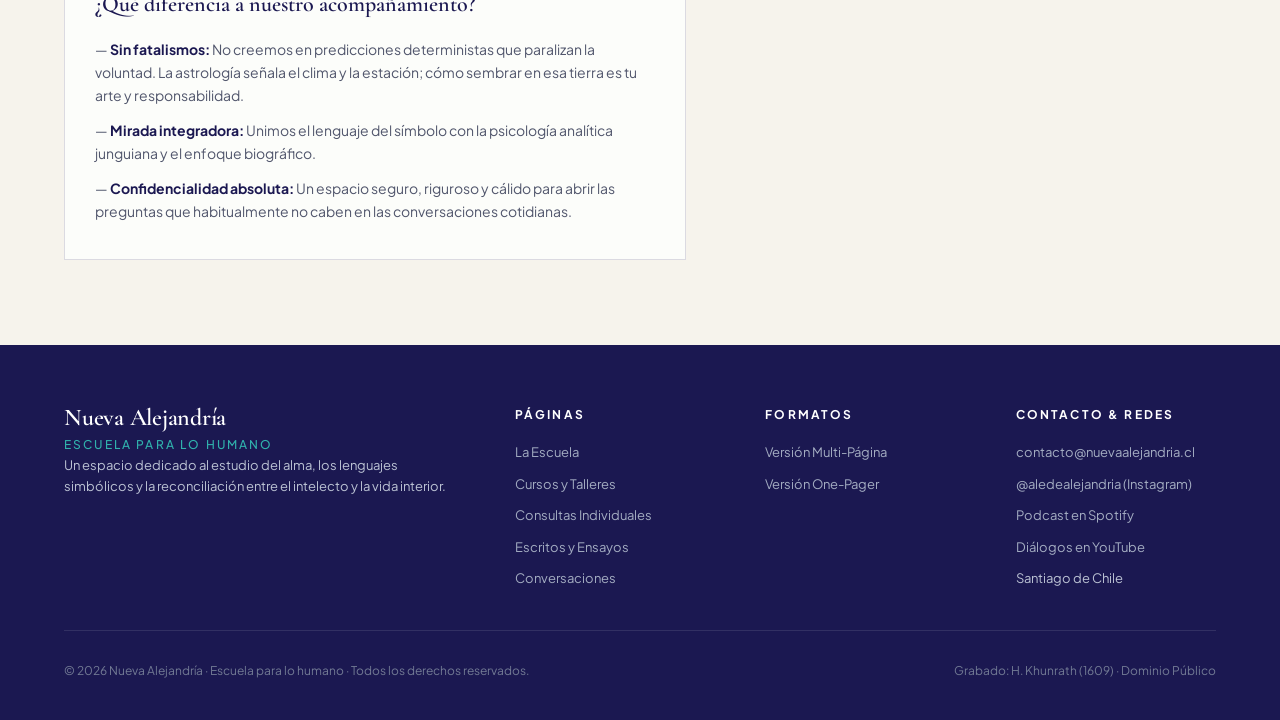
==== commit 09390627: "fix(ui): unificar estilos de header, responsive y optimizar reproductor interactivo de YouTube" ====
--- a/consultas.html
+++ b/consultas.html
@@ -90,15 +90,56 @@
       position: sticky;
       top: 0;
       z-index: 30;
-    }
-    .brand { display: flex; align-items: center; gap: 14px; color: var(--ink); }
-    .brand-logo { height: 54px; width: auto; display: block; object-fit: contain; }
-    .brand-text { display: flex; flex-direction: column; justify-content: center; }
-    .brand-title { font-family: var(--font-serif); font-size: 26px; font-weight: 600; line-height: 1.1; color: var(--ink); }
-    .brand-subtitle { font-family: var(--font-sans); font-size: 12px; font-weight: 500; letter-spacing: .18em; text-transform: uppercase; color: var(--teal); margin-top: 3px; }
-
-    nav { display: flex; gap: 26px; align-items: center; font-size: 13px; font-weight: 500; letter-spacing: .04em; }
-    nav a { transition: color 160ms var(--ease-out); position: relative; }
+      transition: background-color 160ms var(--ease-out), border-color 160ms var(--ease-out), color 160ms var(--ease-out);
+    }
+    .brand {
+      display: flex;
+      align-items: center;
+      gap: 14px;
+      color: var(--ink);
+    }
+    .brand-logo {
+      height: 54px;
+      width: auto;
+      display: block;
+      object-fit: contain;
+    }
+    .brand-text {
+      display: flex;
+      flex-direction: column;
+      justify-content: center;
+    }
+    .brand-title {
+      font-family: var(--font-serif);
+      font-size: 26px;
+      font-weight: 600;
+      line-height: 1.1;
+      color: var(--ink);
+      letter-spacing: -0.01em;
+    }
+    .brand-subtitle {
+      font-family: var(--font-sans);
+      font-size: 12px;
+      font-weight: 500;
+      letter-spacing: .18em;
+      text-transform: uppercase;
+      color: var(--teal);
+      margin-top: 3px;
+    }
+
+    nav {
+      display: flex;
+      gap: 26px;
+      align-items: center;
+      font-size: 13px;
+      font-weight: 500;
+      letter-spacing: .04em;
+      white-space: nowrap;
+    }
+    nav a {
+      transition: color 160ms var(--ease-out);
+      position: relative;
+    }
     nav a.active { color: var(--teal); }
     @media (hover: hover) and (pointer: fine) {
       nav a:hover { color: var(--teal); }
@@ -139,8 +180,19 @@
       height: 40px;
       padding: 6px;
       cursor: pointer;
-    }
-    .menu-toggle span { display: block; width: 22px; height: 2px; background: var(--ink); }
+      z-index: 35;
+    }
+    .menu-toggle span {
+      display: block;
+      width: 22px;
+      height: 2px;
+      background: var(--ink);
+      border-radius: 1px;
+      transition: transform 200ms var(--ease-out), opacity .25s ease;
+    }
+    .menu-toggle[aria-expanded="true"] span:nth-child(1) { transform: translateY(7px) rotate(45deg); }
+    .menu-toggle[aria-expanded="true"] span:nth-child(2) { opacity: 0; }
+    .menu-toggle[aria-expanded="true"] span:nth-child(3) { transform: translateY(-7px) rotate(-45deg); }
 
     /* Page Banner */
     .page-banner {
@@ -414,9 +466,26 @@
 
     @media (max-width: 900px) {
       header { height: 80px; }
-      .menu-toggle { display: flex; }
-      nav { display: none; position: absolute; top: 80px; left: 0; right: 0; background: rgba(252, 253, 250, 0.98); backdrop-filter: blur(12px); flex-direction: column; padding: 24px 8%; gap: 18px; border-bottom: 1px solid var(--line); }
+      .menu-toggle { display: flex; flex-shrink: 0; }
+      nav {
+        display: none;
+        position: absolute;
+        top: 80px;
+        left: 0;
+        right: 0;
+        background: rgba(252, 253, 250, 0.98);
+        backdrop-filter: blur(12px);
+        flex-direction: column;
+        padding: 24px 8%;
+        gap: 18px;
+        border-bottom: 1px solid var(--line);
+      }
       nav.nav-open { display: flex; }
+      nav a { font-size: 15px; padding: 4px 0; }
+      .brand-logo { height: 44px; }
+      .brand-title { font-size: 20px; }
+      .brand-subtitle { font-size: 8.5px; }
+
       .consult-layout { grid-template-columns: 1fr; gap: 40px; }
       .booking-sidebar-card { position: static; }
       .consult-steps-grid { grid-template-columns: 1fr; }
